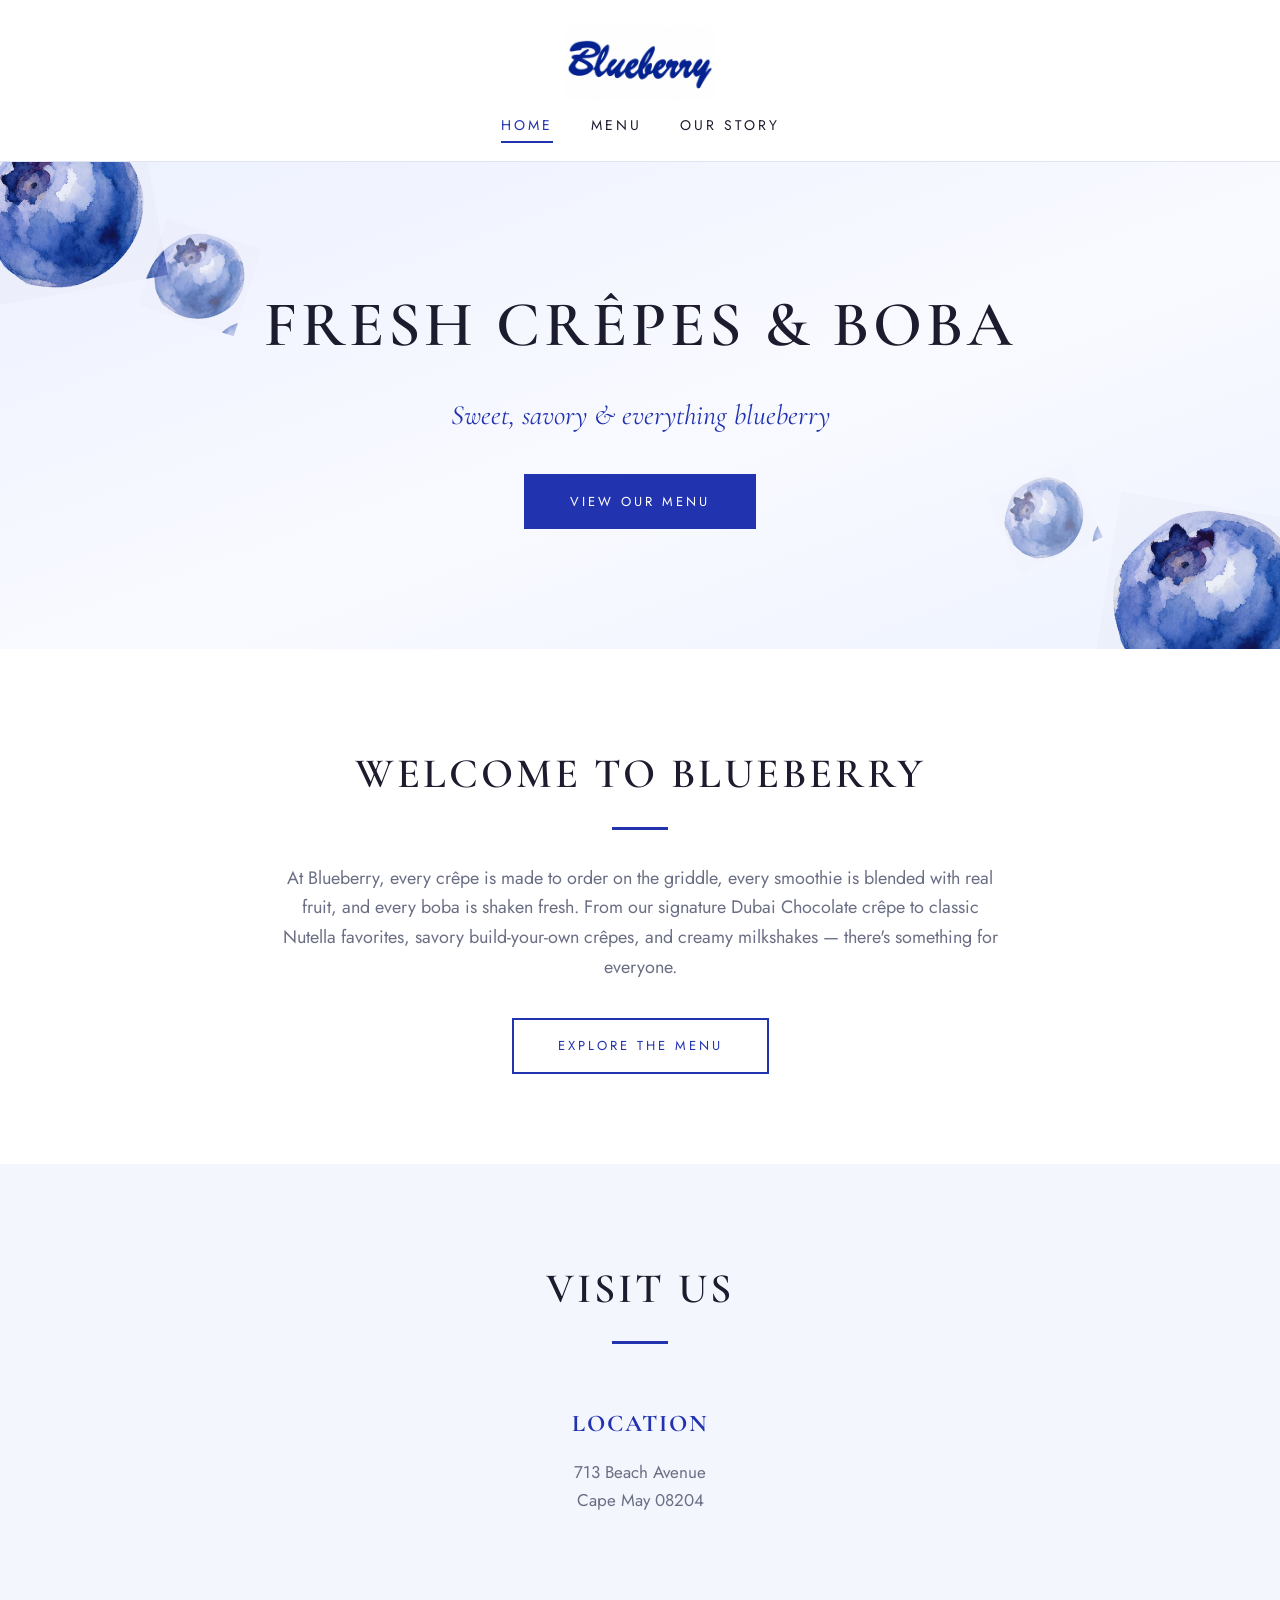
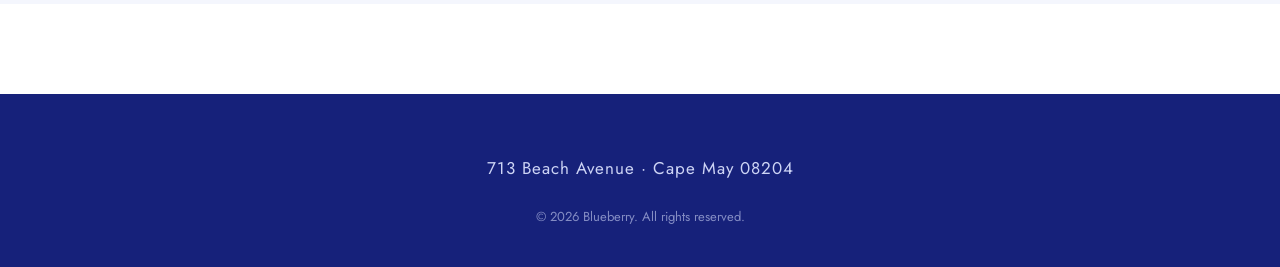
==== index.html @ c5e250ae "Add watercolor berries and dish photos" ====
<!DOCTYPE html>
<html lang="en">
<head>
<meta charset="UTF-8">
<meta name="viewport" content="width=device-width, initial-scale=1">
<title>Blueberry — Crêpes · Boba · Smoothies</title>
<link href="https://fonts.googleapis.com/css2?family=Pacifico&family=Cormorant+Garamond:ital,wght@0,500;0,600;1,500&family=Jost:wght@300;400;500;600&display=swap" rel="stylesheet">
<link rel="stylesheet" href="style.css">
</head>
<body>

<header class="site-header">
  <div class="header-inner">
    <a href="index.html" class="logo"><img src="photo_2026-07-16_20-56-40.jpg" alt="Blueberry"></a>
    <nav class="main-nav">
      <a href="index.html" class="active">Home</a>
      <a href="menu.html">Menu</a>
      <a href="our-story.html">Our Story</a>
    </nav>
  </div>
</header>

<section class="hero">
  <img src="photo_2026-07-17_01-14-13.jpg" class="berry-img p1" alt="">
  <img src="photo_2026-07-17_01-14-13.jpg" class="berry-img p2" alt="">
  <img src="photo_2026-07-17_01-14-13.jpg" class="berry-img p3" alt="">
  <img src="photo_2026-07-17_01-14-13.jpg" class="berry-img p4" alt="">
  <h1>Fresh Crêpes &amp; Boba</h1>
  <p class="sub">Sweet, savory &amp; everything blueberry</p>
  <a class="btn solid" href="menu.html">View Our Menu</a>
</section>

<section class="section">
  <div class="container">
    <h2 class="section-title">Welcome to Blueberry</h2>
    <p class="lead">
      At Blueberry, every crêpe is made to order on the griddle, every smoothie is
      blended with real fruit, and every boba is shaken fresh. From our signature
      Dubai Chocolate crêpe to classic Nutella favorites, savory build-your-own
      crêpes, and creamy milkshakes — there's something for everyone.
    </p>
    <div style="text-align:center;">
      <a class="btn" href="menu.html">Explore the Menu</a>
    </div>
  </div>
</section>

<section class="section soft">
  <div class="container">
    <h2 class="section-title">Visit Us</h2>
    <div class="info-grid">
      <div>
        <h3>Location</h3>
        <p>713 Beach Avenue<br>Cape May 08204</p>
      </div>
    </div>
  </div>
</section>

<footer class="site-footer">
  <p>713 Beach Avenue · Cape May 08204</p>
  <p class="fine">© 2026 Blueberry. All rights reserved.</p>
</footer>

</body>
</html>
---- style.css ----
/* ============ Blueberry — shared styles ============ */
:root {
  --blue: #2233b0;
  --blue-dark: #16217a;
  --ink: #1c1c2e;
  --muted: #6b6f85;
  --bg: #ffffff;
  --bg-soft: #f4f6fd;
  --line: #dfe3f2;
}

* { margin: 0; padding: 0; box-sizing: border-box; }

html { scroll-behavior: smooth; }

body {
  font-family: 'Jost', 'Helvetica Neue', Arial, sans-serif;
  color: var(--ink);
  background: var(--bg);
  line-height: 1.65;
  font-size: 17px;
}

img { max-width: 100%; display: block; }

a { color: inherit; text-decoration: none; }

.container { max-width: 1080px; margin: 0 auto; padding: 0 24px; }

/* ---------- Header ---------- */
.site-header {
  background: #fff;
  border-bottom: 1px solid var(--line);
  position: sticky;
  top: 0;
  z-index: 100;
}

.header-inner {
  display: flex;
  flex-direction: column;
  align-items: center;
  padding: 26px 24px 18px;
  gap: 14px;
}

.logo { display: inline-block; }
.logo img { height: 74px; width: auto; margin: 0 auto; }

.main-nav {
  display: flex;
  gap: 38px;
  flex-wrap: wrap;
  justify-content: center;
}

.main-nav a {
  font-size: 14px;
  letter-spacing: 3px;
  text-transform: uppercase;
  color: var(--ink);
  padding-bottom: 4px;
  border-bottom: 2px solid transparent;
  transition: color .2s, border-color .2s;
}

.main-nav a:hover { color: var(--blue); }
.main-nav a.active { color: var(--blue); border-bottom-color: var(--blue); }

/* ---------- Hero ---------- */
.hero {
  position: relative;
  background: linear-gradient(160deg, #edf1ff 0%, #f9faff 55%, #eef3ff 100%);
  overflow: hidden;
  text-align: center;
  padding: 110px 24px 120px;
}

.hero h1 {
  font-family: 'Cormorant Garamond', Georgia, serif;
  font-weight: 600;
  font-size: clamp(38px, 6vw, 64px);
  letter-spacing: 4px;
  text-transform: uppercase;
  color: var(--ink);
}

.hero .sub {
  font-family: 'Cormorant Garamond', Georgia, serif;
  font-size: clamp(20px, 3vw, 28px);
  font-style: italic;
  color: var(--blue);
  margin-top: 14px;
}

.hero .berry-img {
  position: absolute;
  mix-blend-mode: multiply;
  pointer-events: none;
}

.berry-img.p1 { width: 180px; top: -35px; left: -25px; transform: rotate(-10deg); }
.berry-img.p2 { width: 100px; top: 70px;  left: 150px; transform: rotate(18deg); opacity: .65; }
.berry-img.p3 { width: 210px; bottom: -50px; right: -35px; transform: rotate(9deg); }
.berry-img.p4 { width: 90px;  bottom: 90px; right: 190px; transform: rotate(-24deg); opacity: .55; }

.btn {
  display: inline-block;
  margin-top: 36px;
  padding: 15px 44px;
  border: 2px solid var(--blue);
  color: var(--blue);
  font-size: 13px;
  letter-spacing: 3px;
  text-transform: uppercase;
  transition: background .2s, color .2s;
}

.btn:hover { background: var(--blue); color: #fff; }
.btn.solid { background: var(--blue); color: #fff; }
.btn.solid:hover { background: var(--blue-dark); border-color: var(--blue-dark); }

/* ---------- Sections ---------- */
.section { padding: 90px 0; }
.section.soft { background: var(--bg-soft); }

.section-title {
  font-family: 'Cormorant Garamond', Georgia, serif;
  font-weight: 600;
  font-size: clamp(30px, 4vw, 42px);
  letter-spacing: 3px;
  text-transform: uppercase;
  text-align: center;
  color: var(--ink);
}

.section-title::after {
  content: "";
  display: block;
  width: 56px;
  height: 3px;
  background: var(--blue);
  margin: 18px auto 0;
}

.lead {
  max-width: 720px;
  margin: 34px auto 0;
  text-align: center;
  color: var(--muted);
  font-size: 18px;
}

/* ---------- Info cards (location / hours / phone) ---------- */
.info-grid {
  display: grid;
  grid-template-columns: repeat(auto-fit, minmax(240px, 1fr));
  gap: 40px;
  margin-top: 60px;
  text-align: center;
}

.info-grid h3 {
  font-family: 'Cormorant Garamond', Georgia, serif;
  font-size: 24px;
  letter-spacing: 2px;
  text-transform: uppercase;
  color: var(--blue);
  margin-bottom: 14px;
}

.info-grid p { color: var(--muted); }
.info-grid strong { color: var(--ink); }

/* ---------- Menu ---------- */
.menu-nav {
  display: flex;
  flex-wrap: wrap;
  justify-content: center;
  gap: 12px;
  margin-top: 40px;
}

.menu-nav a {
  font-size: 12px;
  letter-spacing: 2px;
  text-transform: uppercase;
  border: 1px solid var(--line);
  padding: 9px 20px;
  border-radius: 999px;
  color: var(--muted);
  transition: all .2s;
}

.menu-nav a:hover { border-color: var(--blue); color: var(--blue); }

.menu-section { padding: 70px 0 10px; }

.menu-card {
  background: #fff;
  border: 1px solid var(--line);
  border-radius: 14px;
  padding: 44px 48px;
  margin-top: 40px;
  box-shadow: 0 6px 30px rgba(30, 45, 140, .05);
}

.menu-card h2 {
  font-family: 'Cormorant Garamond', Georgia, serif;
  font-weight: 600;
  font-size: 32px;
  letter-spacing: 2px;
  text-transform: uppercase;
  color: var(--blue);
  text-align: center;
  margin-bottom: 8px;
}

.menu-card .card-note {
  text-align: center;
  color: var(--muted);
  font-style: italic;
  margin-bottom: 28px;
}

.menu-item {
  display: flex;
  align-items: baseline;
  gap: 10px;
  padding: 10px 0;
}

.menu-item .name { font-weight: 500; }
.menu-item .dots {
  flex: 1;
  border-bottom: 2px dotted var(--line);
  transform: translateY(-4px);
}
.menu-item .price { font-weight: 600; color: var(--blue); white-space: nowrap; }

.menu-item .desc {
  display: block;
  font-size: 15px;
  color: var(--muted);
  font-weight: 400;
  margin-top: 2px;
}

.choice-grid {
  display: grid;
  grid-template-columns: repeat(auto-fit, minmax(180px, 1fr));
  gap: 26px;
  margin-top: 10px;
}

.choice-grid h4 {
  font-size: 13px;
  letter-spacing: 2px;
  text-transform: uppercase;
  color: var(--ink);
  border-bottom: 2px solid var(--blue);
  display: inline-block;
  padding-bottom: 4px;
  margin-bottom: 12px;
}

.choice-grid ul { list-style: none; }
.choice-grid li { padding: 3px 0; color: var(--muted); }

.tag {
  display: inline-block;
  background: var(--bg-soft);
  border: 1px solid var(--line);
  border-radius: 999px;
  padding: 4px 14px;
  margin: 4px 4px 0 0;
  font-size: 14px;
  color: var(--muted);
}

.note {
  margin-top: 22px;
  padding: 14px 18px;
  background: var(--bg-soft);
  border-left: 3px solid var(--blue);
  border-radius: 0 8px 8px 0;
  font-size: 15px;
  color: var(--muted);
}

.size-row {
  display: grid;
  grid-template-columns: repeat(3, 1fr);
  gap: 16px;
  text-align: center;
  margin: 10px 0 24px;
}

.size-row .size {
  border: 1px solid var(--line);
  border-radius: 10px;
  padding: 16px 8px;
}

.size-row .size b { display: block; font-size: 22px; color: var(--blue); }
.size-row .size span { font-size: 14px; color: var(--muted); }

.menu-photos {
  display: grid;
  grid-template-columns: repeat(auto-fit, minmax(280px, 1fr));
  gap: 30px;
  margin-top: 40px;
}

.menu-photos img {
  width: 100%;
  border-radius: 14px;
  border: 1px solid var(--line);
  box-shadow: 0 6px 30px rgba(30, 45, 140, .07);
}

.special-banner {
  background: linear-gradient(120deg, var(--blue) 0%, var(--blue-dark) 100%);
  color: #fff;
  border-radius: 14px;
  text-align: center;
  padding: 46px 30px;
  margin-top: 40px;
}

.special-banner .star { font-size: 26px; }

.special-banner h2 {
  font-family: 'Cormorant Garamond', Georgia, serif;
  font-size: 30px;
  letter-spacing: 2px;
  text-transform: uppercase;
  margin: 8px 0 6px;
}

.special-banner .price { font-size: 24px; font-weight: 600; }

/* ---------- Footer ---------- */
.site-footer {
  background: var(--blue-dark);
  color: #cdd4f5;
  text-align: center;
  padding: 60px 24px 40px;
  margin-top: 90px;
}

.site-footer p:first-child { font-size: 17px; letter-spacing: 1px; }
.site-footer p { font-size: 15px; }
.site-footer .socials { margin: 18px 0; }
.site-footer .socials a {
  display: inline-block;
  margin: 0 10px;
  font-size: 13px;
  letter-spacing: 2px;
  text-transform: uppercase;
  color: #fff;
  border-bottom: 1px solid rgba(255,255,255,.4);
}
.site-footer .fine { margin-top: 24px; font-size: 13px; opacity: .6; }

/* ---------- Story page ---------- */
.story-body {
  max-width: 720px;
  margin: 0 auto;
  color: var(--muted);
  font-size: 18px;
}
.story-body p + p { margin-top: 22px; }

@media (max-width: 640px) {
  .menu-card { padding: 30px 22px; }
  .logo { font-size: 42px; }
  .main-nav { gap: 22px; }
}
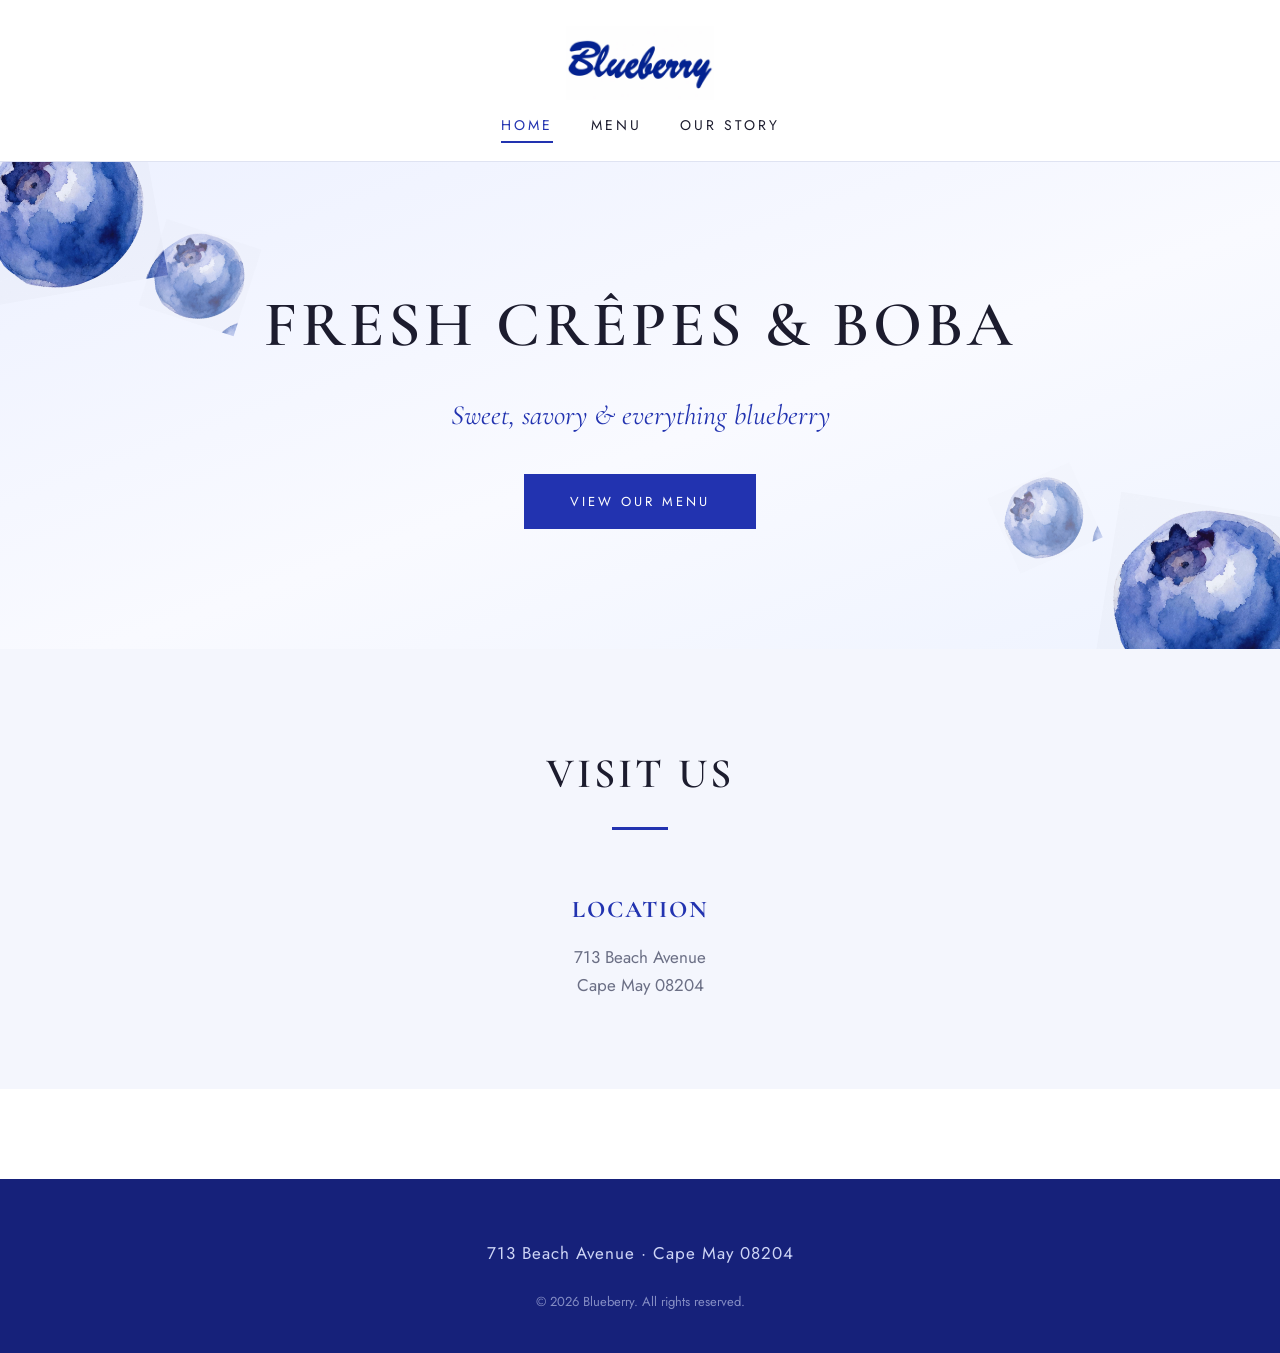
==== commit 4b805ae6: "Remove welcome section from home" ====
--- a/index.html
+++ b/index.html
@@ -5,7 +5,7 @@
 <meta name="viewport" content="width=device-width, initial-scale=1">
 <title>Blueberry — Crêpes · Boba · Smoothies</title>
 <link href="https://fonts.googleapis.com/css2?family=Pacifico&family=Cormorant+Garamond:ital,wght@0,500;0,600;1,500&family=Jost:wght@300;400;500;600&display=swap" rel="stylesheet">
-<link rel="stylesheet" href="style.css">
+<link rel="stylesheet" href="style.css?v=2">
 </head>
 <body>
 
@@ -30,21 +30,6 @@
   <a class="btn solid" href="menu.html">View Our Menu</a>
 </section>
 
-<section class="section">
-  <div class="container">
-    <h2 class="section-title">Welcome to Blueberry</h2>
-    <p class="lead">
-      At Blueberry, every crêpe is made to order on the griddle, every smoothie is
-      blended with real fruit, and every boba is shaken fresh. From our signature
-      Dubai Chocolate crêpe to classic Nutella favorites, savory build-your-own
-      crêpes, and creamy milkshakes — there's something for everyone.
-    </p>
-    <div style="text-align:center;">
-      <a class="btn" href="menu.html">Explore the Menu</a>
-    </div>
-  </div>
-</section>
-
 <section class="section soft">
   <div class="container">
     <h2 class="section-title">Visit Us</h2>
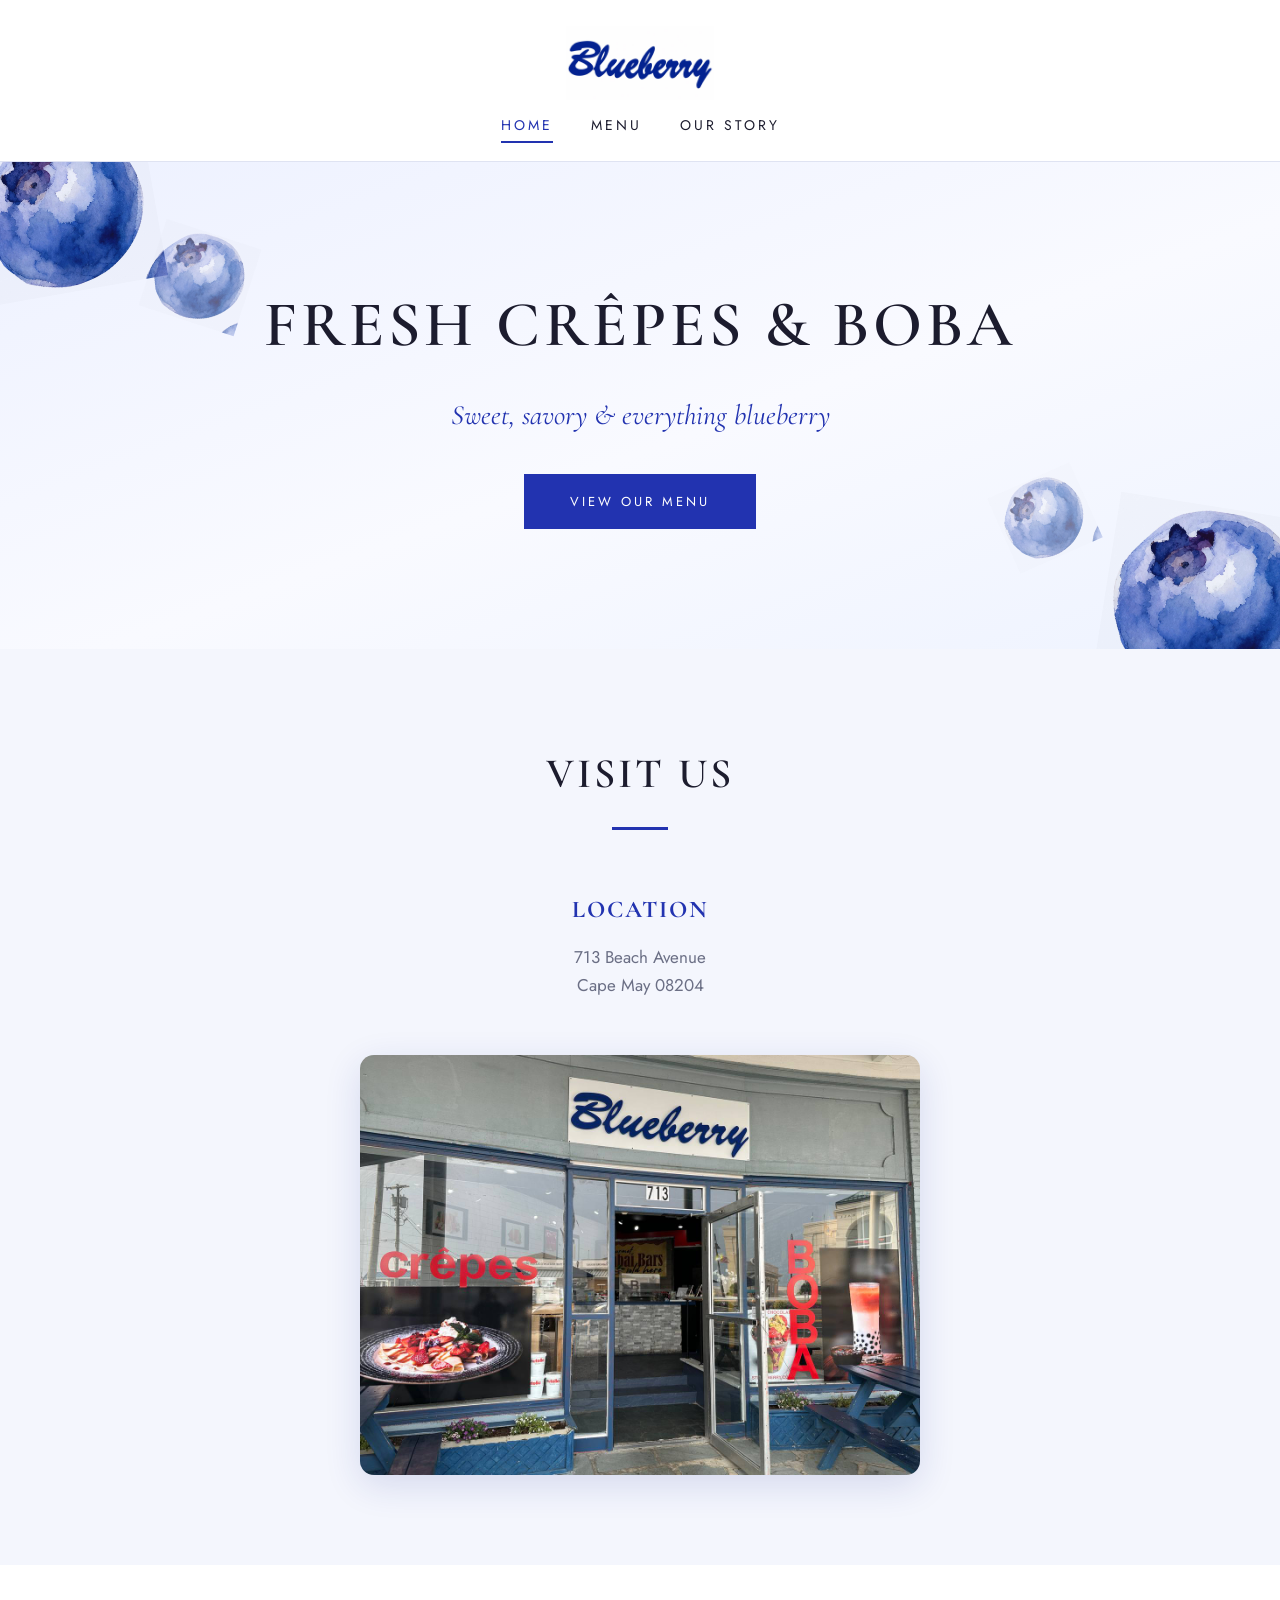
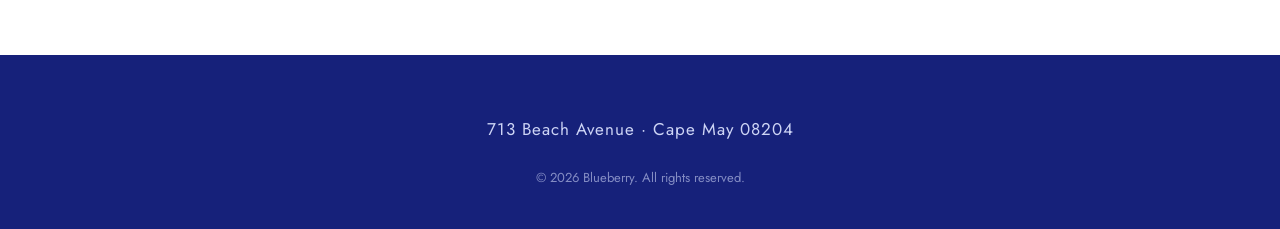
==== commit b6749cb6: "Add storefront photo and new Our Story text" ====
--- a/index.html
+++ b/index.html
@@ -5,7 +5,7 @@
 <meta name="viewport" content="width=device-width, initial-scale=1">
 <title>Blueberry — Crêpes · Boba · Smoothies</title>
 <link href="https://fonts.googleapis.com/css2?family=Pacifico&family=Cormorant+Garamond:ital,wght@0,500;0,600;1,500&family=Jost:wght@300;400;500;600&display=swap" rel="stylesheet">
-<link rel="stylesheet" href="style.css?v=2">
+<link rel="stylesheet" href="style.css?v=3">
 </head>
 <body>
 
@@ -39,6 +39,9 @@
         <p>713 Beach Avenue<br>Cape May 08204</p>
       </div>
     </div>
+    <div class="storefront">
+      <img src="photo_2026-07-17_01-30-43.jpg" alt="Blueberry storefront at 713 Beach Avenue, Cape May">
+    </div>
   </div>
 </section>
 
--- a/style.css
+++ b/style.css
@@ -172,6 +172,16 @@
 .info-grid p { color: var(--muted); }
 .info-grid strong { color: var(--ink); }
 
+.storefront { text-align: center; margin-top: 56px; }
+
+.storefront img {
+  max-width: 560px;
+  width: 100%;
+  margin: 0 auto;
+  border-radius: 14px;
+  box-shadow: 0 10px 36px rgba(30, 45, 140, .14);
+}
+
 /* ---------- Menu ---------- */
 .menu-nav {
   display: flex;
@@ -372,6 +382,28 @@
 }
 .story-body p + p { margin-top: 22px; }
 
+.story-quote {
+  margin: 34px 0;
+  padding: 28px 34px;
+  background: var(--bg-soft);
+  border-left: 3px solid var(--blue);
+  border-radius: 0 12px 12px 0;
+  font-family: 'Cormorant Garamond', Georgia, serif;
+  font-size: 22px;
+  font-style: italic;
+  color: var(--ink);
+}
+
+.story-quote cite {
+  display: block;
+  margin-top: 14px;
+  font-family: 'Jost', sans-serif;
+  font-size: 14px;
+  font-style: normal;
+  letter-spacing: 1px;
+  color: var(--blue);
+}
+
 @media (max-width: 640px) {
   .menu-card { padding: 30px 22px; }
   .logo { font-size: 42px; }
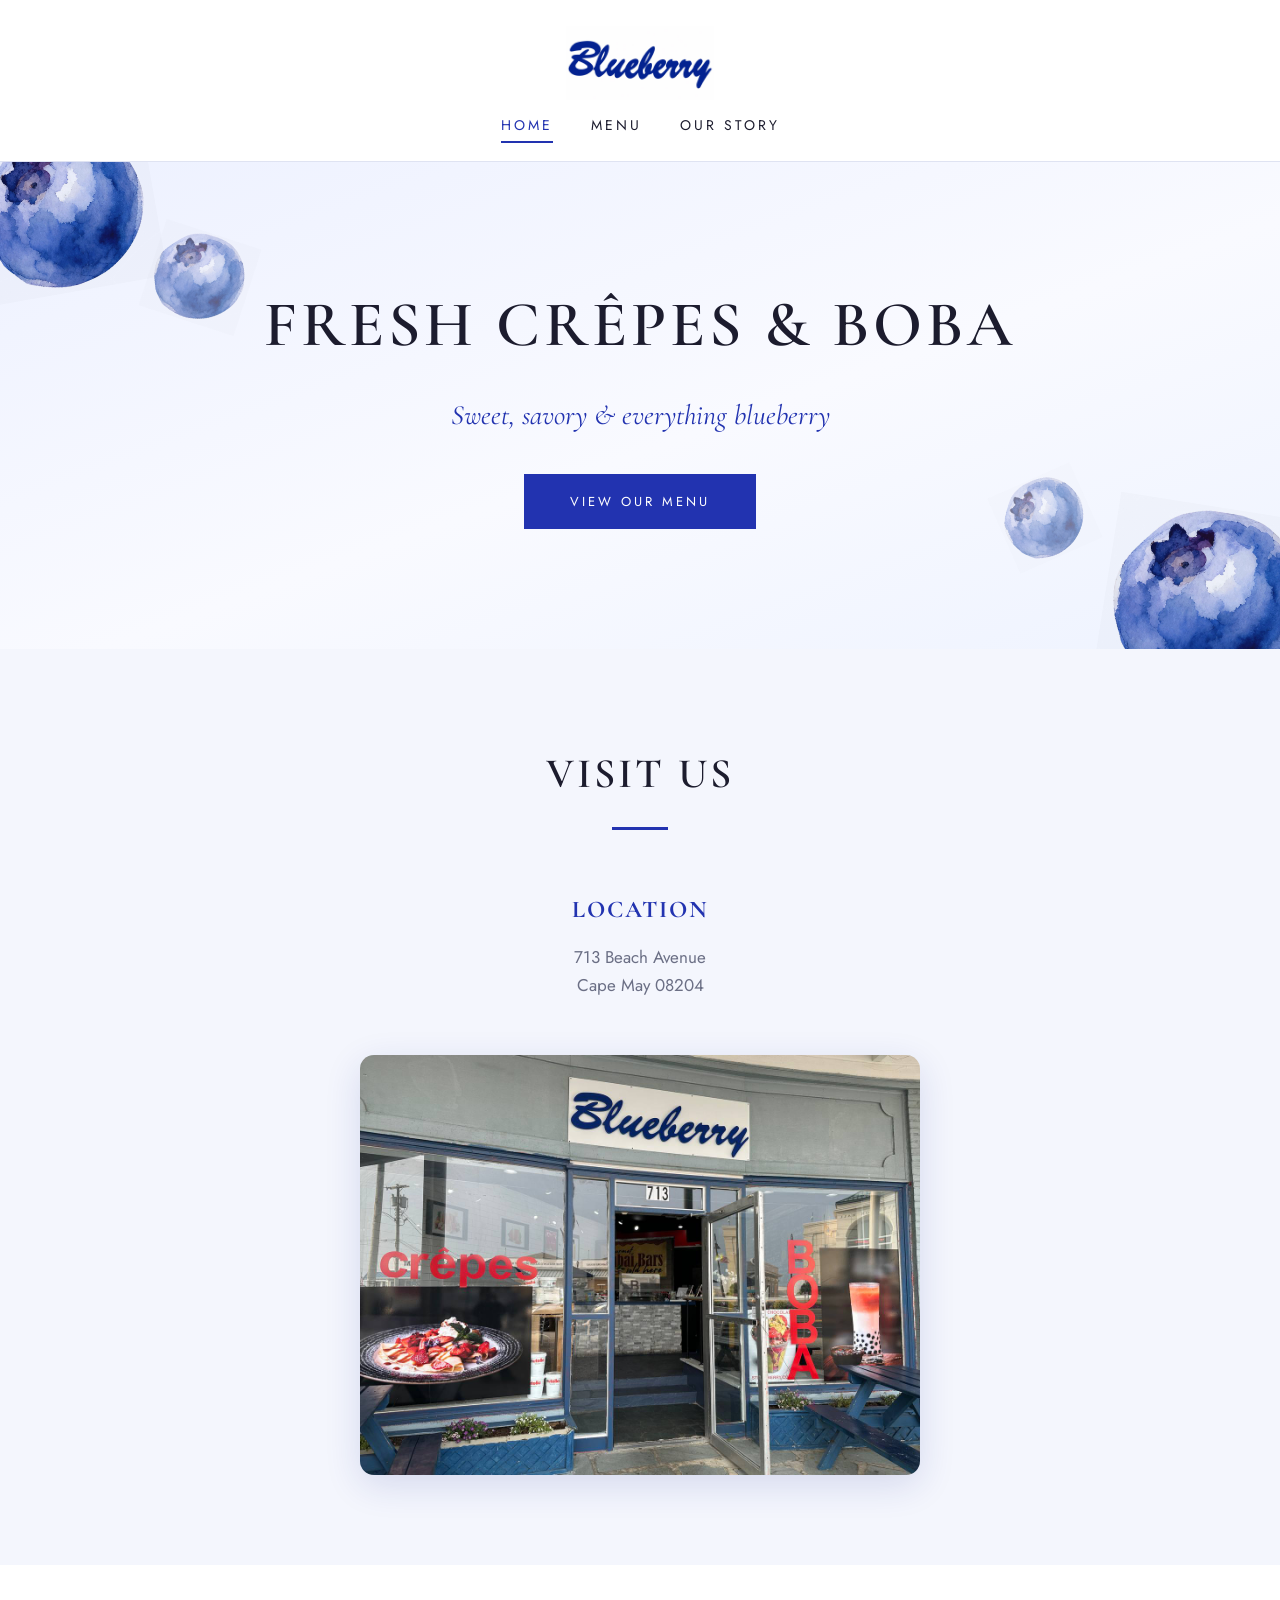
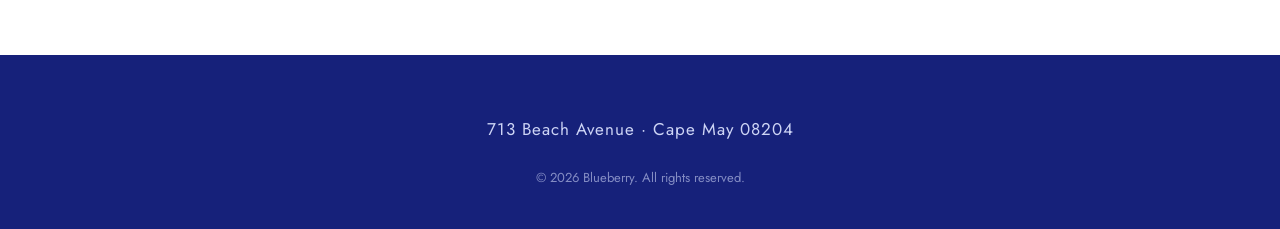
==== commit 95a3e76e: "Replace blueberry watercolor image" ====
--- a/index.html
+++ b/index.html
@@ -21,10 +21,10 @@
 </header>
 
 <section class="hero">
-  <img src="photo_2026-07-17_01-14-13.jpg" class="berry-img p1" alt="">
-  <img src="photo_2026-07-17_01-14-13.jpg" class="berry-img p2" alt="">
-  <img src="photo_2026-07-17_01-14-13.jpg" class="berry-img p3" alt="">
-  <img src="photo_2026-07-17_01-14-13.jpg" class="berry-img p4" alt="">
+  <img src="photo_2026-07-17_01-42-08.jpg" class="berry-img p1" alt="">
+  <img src="photo_2026-07-17_01-42-08.jpg" class="berry-img p2" alt="">
+  <img src="photo_2026-07-17_01-42-08.jpg" class="berry-img p3" alt="">
+  <img src="photo_2026-07-17_01-42-08.jpg" class="berry-img p4" alt="">
   <h1>Fresh Crêpes &amp; Boba</h1>
   <p class="sub">Sweet, savory &amp; everything blueberry</p>
   <a class="btn solid" href="menu.html">View Our Menu</a>
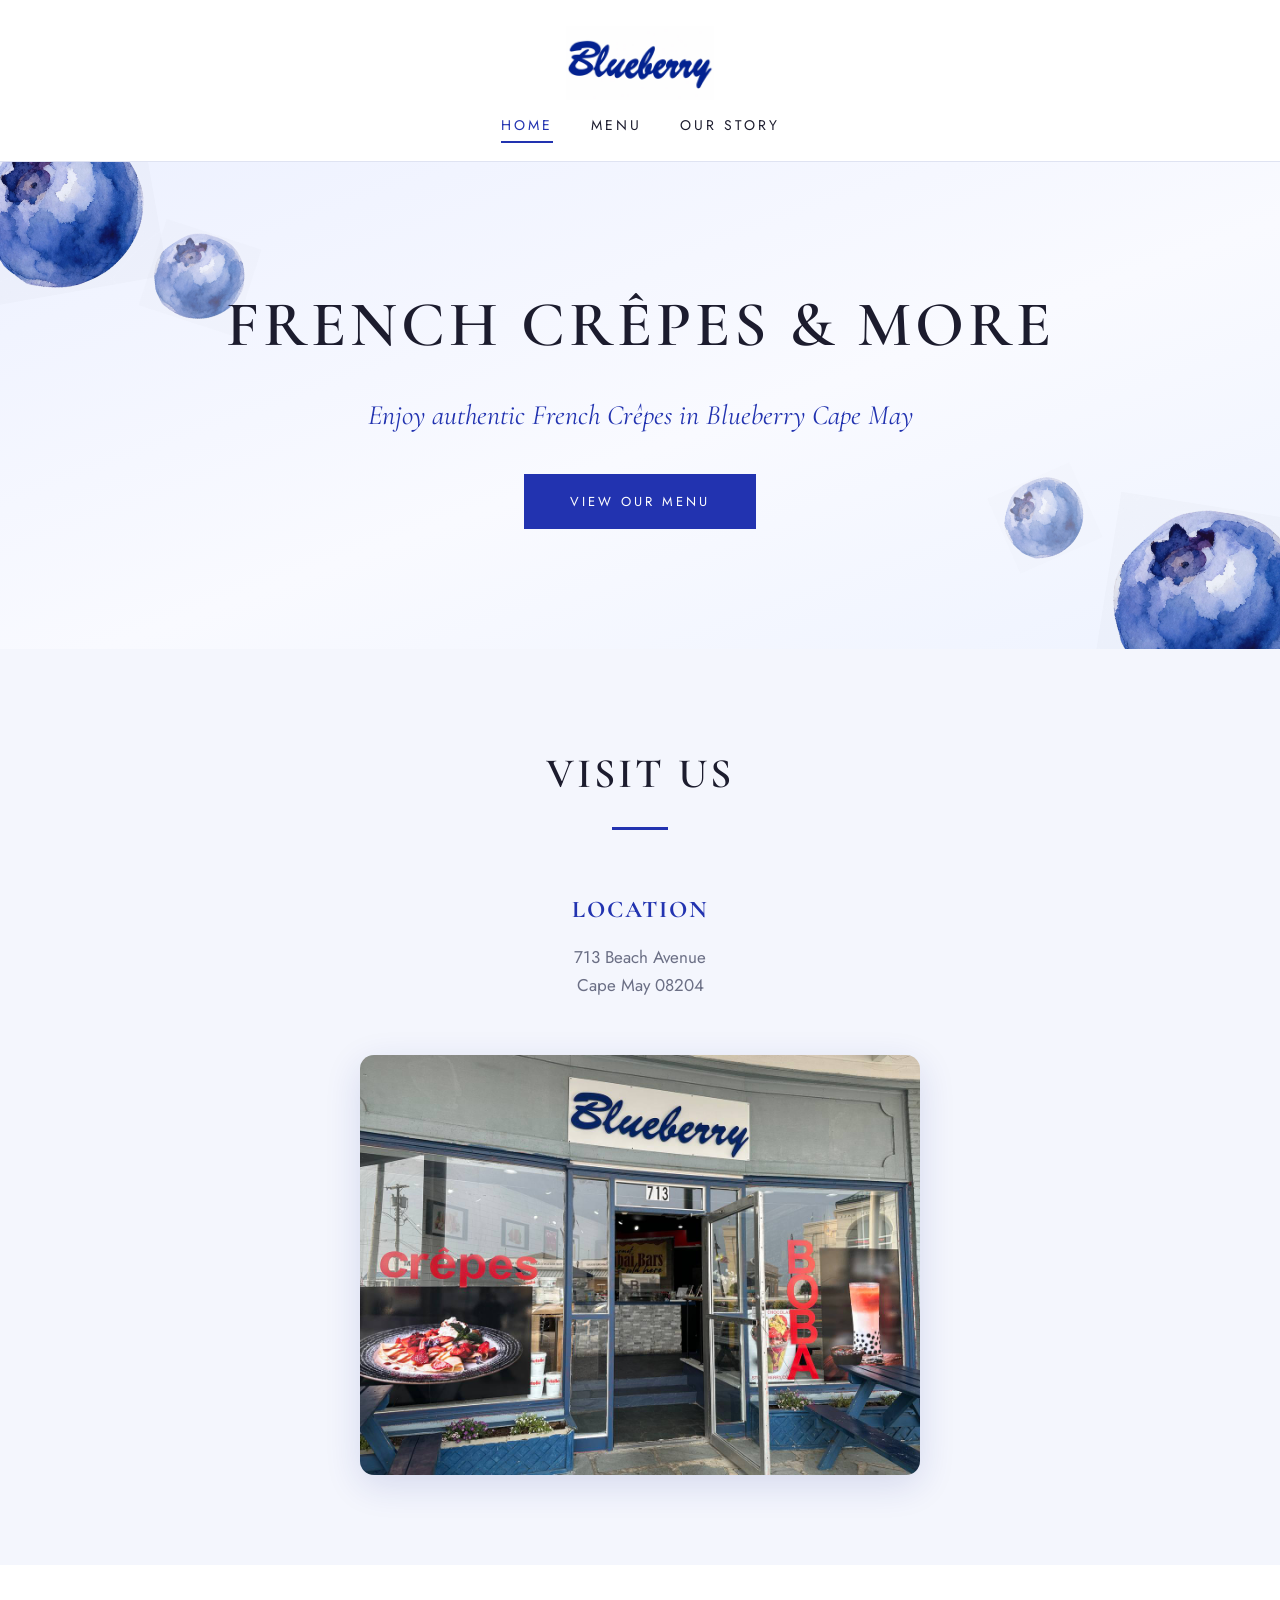
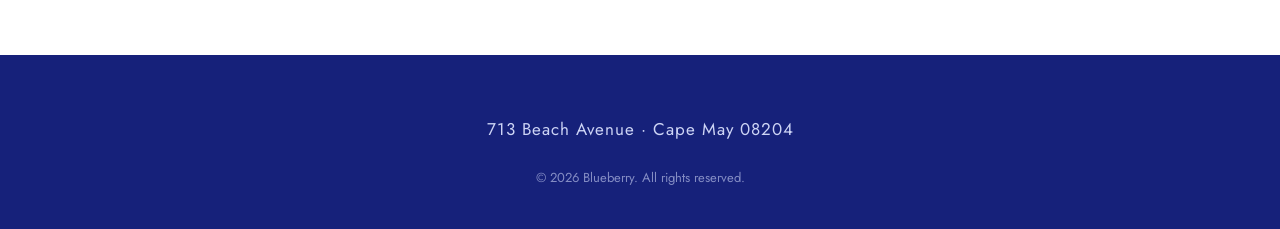
==== commit 6c56bdf2: "Fix menu dotted leaders, update hero text" ====
--- a/index.html
+++ b/index.html
@@ -5,7 +5,7 @@
 <meta name="viewport" content="width=device-width, initial-scale=1">
 <title>Blueberry — Crêpes · Boba · Smoothies</title>
 <link href="https://fonts.googleapis.com/css2?family=Pacifico&family=Cormorant+Garamond:ital,wght@0,500;0,600;1,500&family=Jost:wght@300;400;500;600&display=swap" rel="stylesheet">
-<link rel="stylesheet" href="style.css?v=3">
+<link rel="stylesheet" href="style.css?v=4">
 </head>
 <body>
 
@@ -25,8 +25,8 @@
   <img src="photo_2026-07-17_01-42-08.jpg" class="berry-img p2" alt="">
   <img src="photo_2026-07-17_01-42-08.jpg" class="berry-img p3" alt="">
   <img src="photo_2026-07-17_01-42-08.jpg" class="berry-img p4" alt="">
-  <h1>Fresh Crêpes &amp; Boba</h1>
-  <p class="sub">Sweet, savory &amp; everything blueberry</p>
+  <h1>French Crêpes &amp; More</h1>
+  <p class="sub">Enjoy authentic French Crêpes in Blueberry Cape May</p>
   <a class="btn solid" href="menu.html">View Our Menu</a>
 </section>
 
--- a/style.css
+++ b/style.css
@@ -248,12 +248,10 @@
 }
 .menu-item .price { font-weight: 600; color: var(--blue); white-space: nowrap; }
 
-.menu-item .desc {
-  display: block;
+.item-desc {
   font-size: 15px;
   color: var(--muted);
-  font-weight: 400;
-  margin-top: 2px;
+  margin: -4px 0 10px;
 }
 
 .choice-grid {
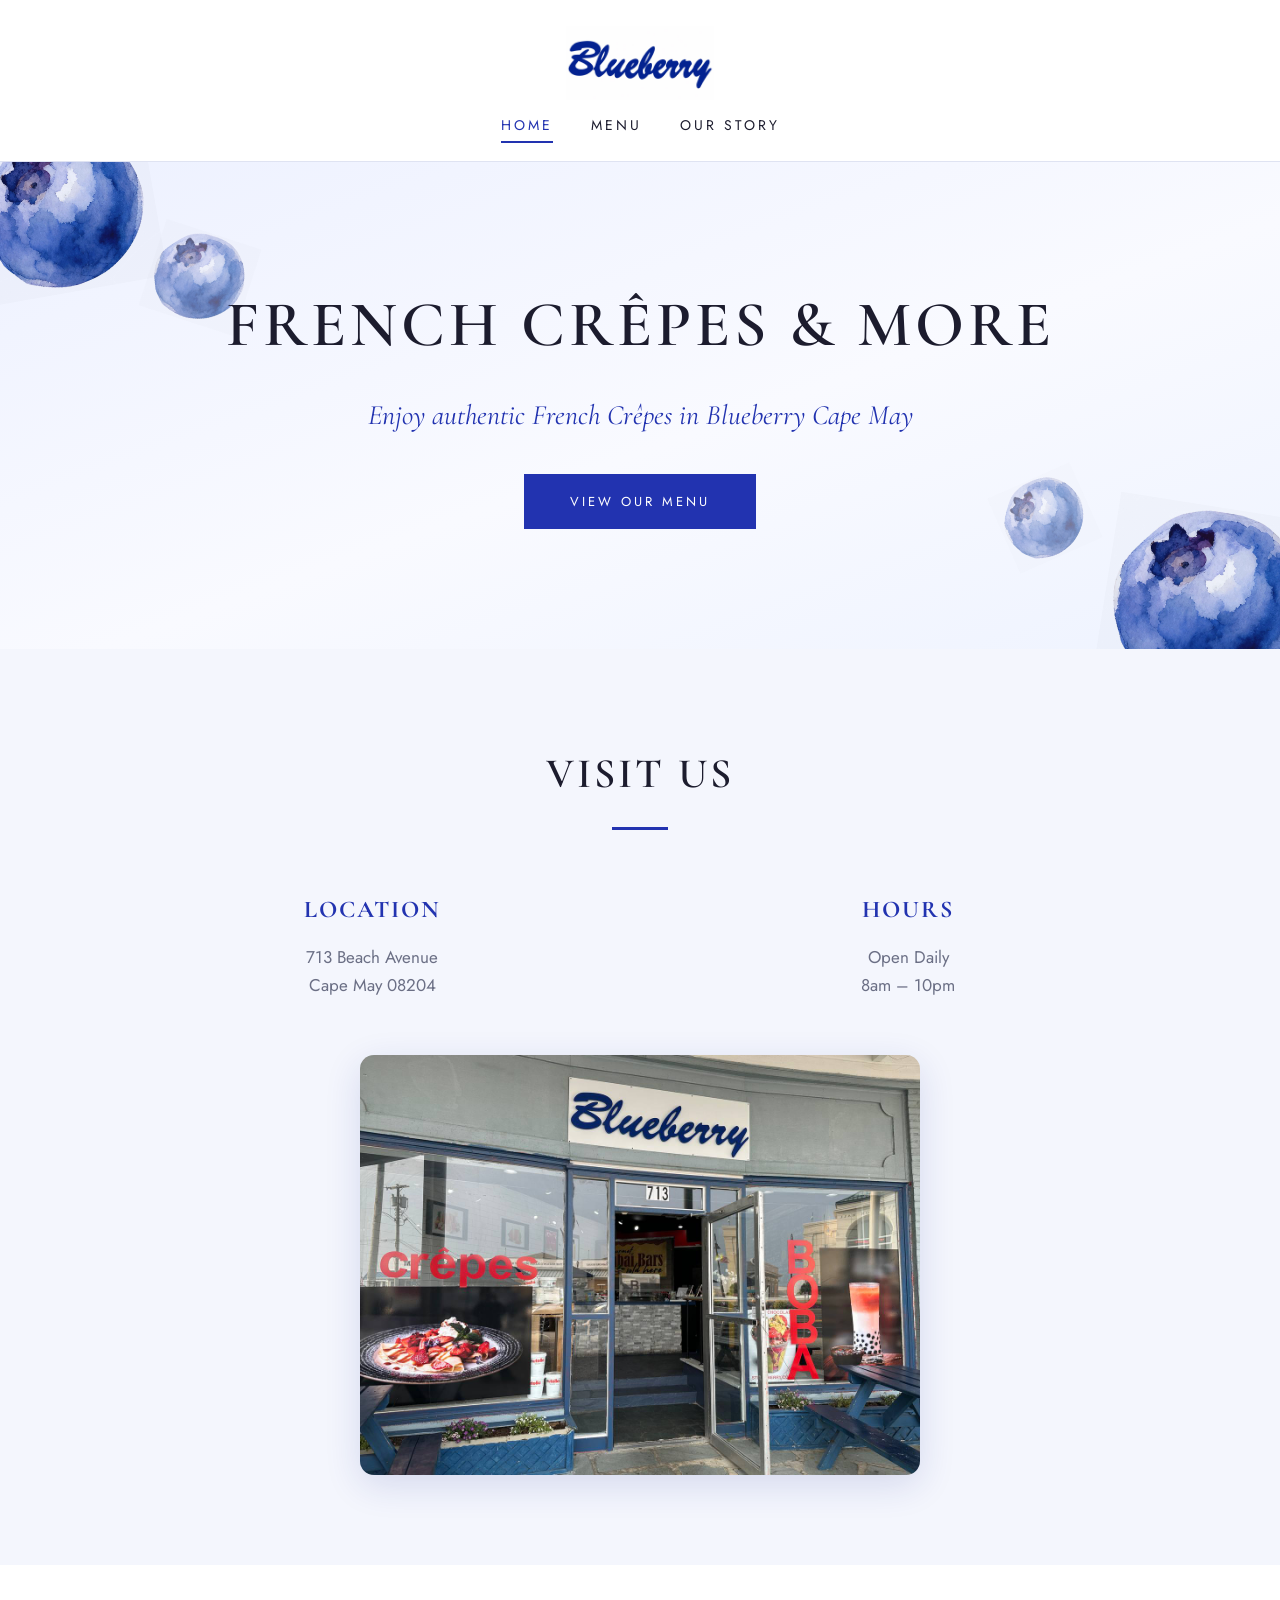
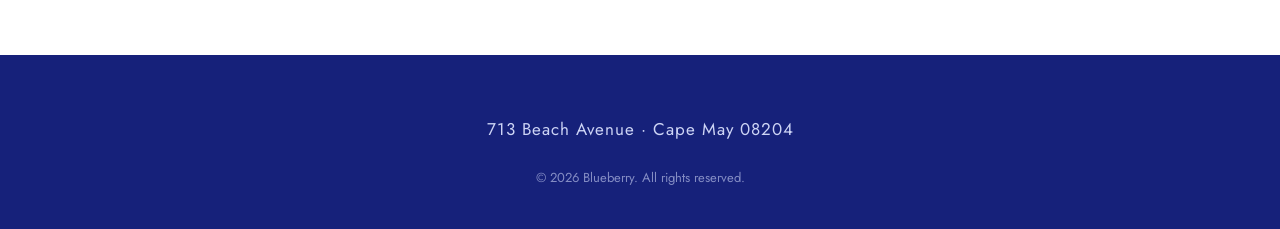
==== commit c87a4c8f: "Add files via upload" ====
--- a/index.html
+++ b/index.html
@@ -5,7 +5,7 @@
 <meta name="viewport" content="width=device-width, initial-scale=1">
 <title>Blueberry — Crêpes · Boba · Smoothies</title>
 <link href="https://fonts.googleapis.com/css2?family=Pacifico&family=Cormorant+Garamond:ital,wght@0,500;0,600;1,500&family=Jost:wght@300;400;500;600&display=swap" rel="stylesheet">
-<link rel="stylesheet" href="style.css?v=4">
+<link rel="stylesheet" href="style.css?v=6">
 </head>
 <body>
 
@@ -38,6 +38,10 @@
         <h3>Location</h3>
         <p>713 Beach Avenue<br>Cape May 08204</p>
       </div>
+      <div>
+        <h3>Hours</h3>
+        <p>Open Daily<br>8am – 10pm</p>
+      </div>
     </div>
     <div class="storefront">
       <img src="photo_2026-07-17_01-30-43.jpg" alt="Blueberry storefront at 713 Beach Avenue, Cape May">
--- a/style.css
+++ b/style.css
@@ -346,6 +346,14 @@
   margin: 8px 0 6px;
 }
 
+.special-banner .special-photo {
+  max-width: 260px;
+  width: 100%;
+  margin: 20px auto 18px;
+  border-radius: 16px;
+  box-shadow: 0 12px 34px rgba(0, 0, 0, .28);
+}
+
 .special-banner .price { font-size: 24px; font-weight: 600; }
 
 /* ---------- Footer ---------- */
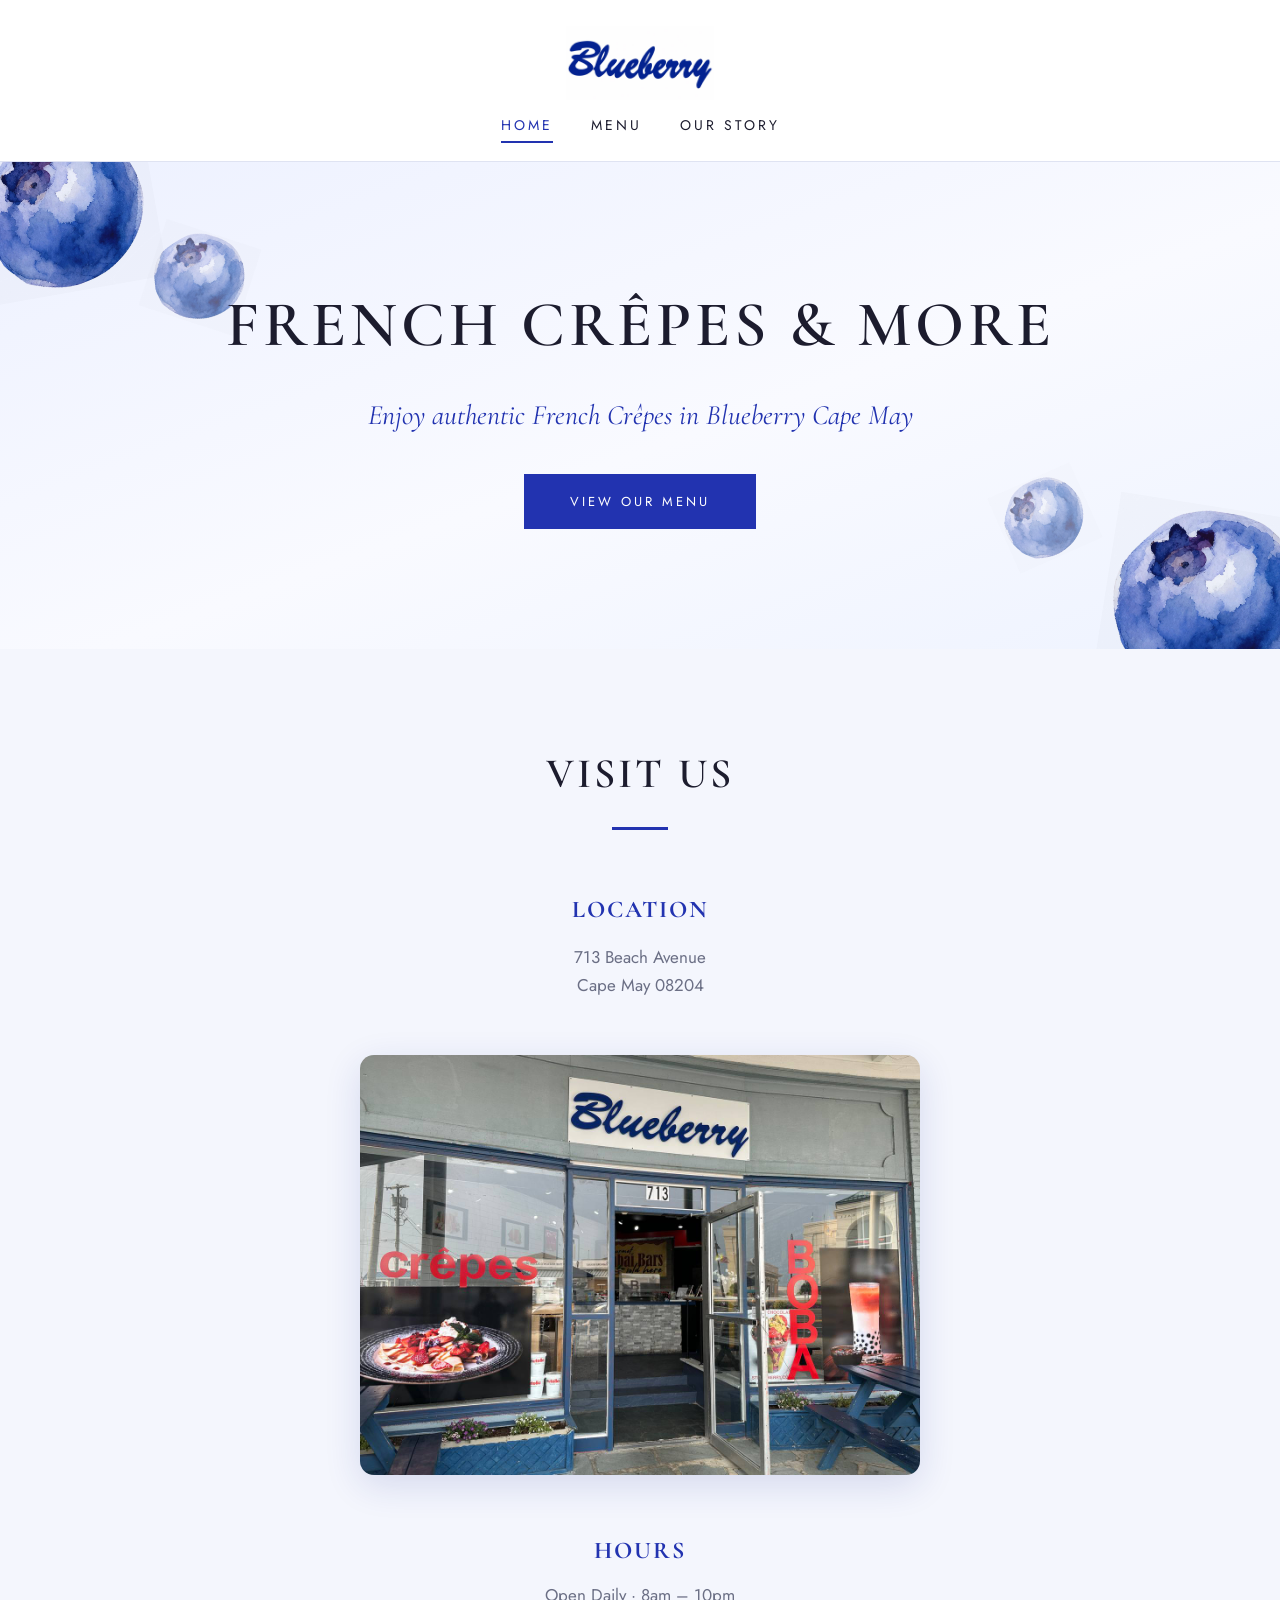
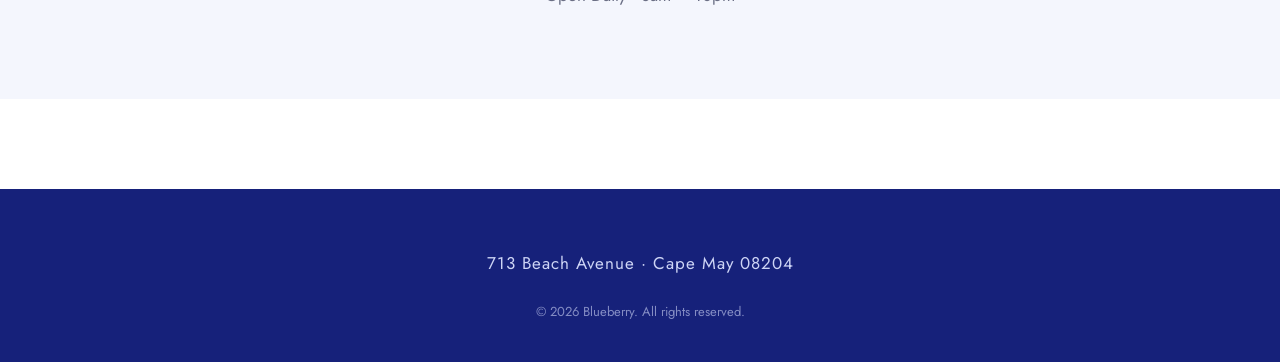
==== commit bdccd390: "Add files via upload" ====
--- a/index.html
+++ b/index.html
@@ -5,7 +5,7 @@
 <meta name="viewport" content="width=device-width, initial-scale=1">
 <title>Blueberry — Crêpes · Boba · Smoothies</title>
 <link href="https://fonts.googleapis.com/css2?family=Pacifico&family=Cormorant+Garamond:ital,wght@0,500;0,600;1,500&family=Jost:wght@300;400;500;600&display=swap" rel="stylesheet">
-<link rel="stylesheet" href="style.css?v=6">
+<link rel="stylesheet" href="style.css?v=7">
 </head>
 <body>
 
@@ -38,13 +38,13 @@
         <h3>Location</h3>
         <p>713 Beach Avenue<br>Cape May 08204</p>
       </div>
-      <div>
-        <h3>Hours</h3>
-        <p>Open Daily<br>8am – 10pm</p>
-      </div>
     </div>
     <div class="storefront">
       <img src="photo_2026-07-17_01-30-43.jpg" alt="Blueberry storefront at 713 Beach Avenue, Cape May">
+    </div>
+    <div class="hours-block">
+      <h3>Hours</h3>
+      <p>Open Daily · 8am – 10pm</p>
     </div>
   </div>
 </section>
--- a/style.css
+++ b/style.css
@@ -182,6 +182,22 @@
   box-shadow: 0 10px 36px rgba(30, 45, 140, .14);
 }
 
+.hours-block {
+  text-align: center;
+  margin-top: 56px;
+}
+
+.hours-block h3 {
+  font-family: 'Cormorant Garamond', Georgia, serif;
+  font-size: 24px;
+  letter-spacing: 2px;
+  text-transform: uppercase;
+  color: var(--blue);
+  margin-bottom: 10px;
+}
+
+.hours-block p { color: var(--muted); }
+
 /* ---------- Menu ---------- */
 .menu-nav {
   display: flex;
